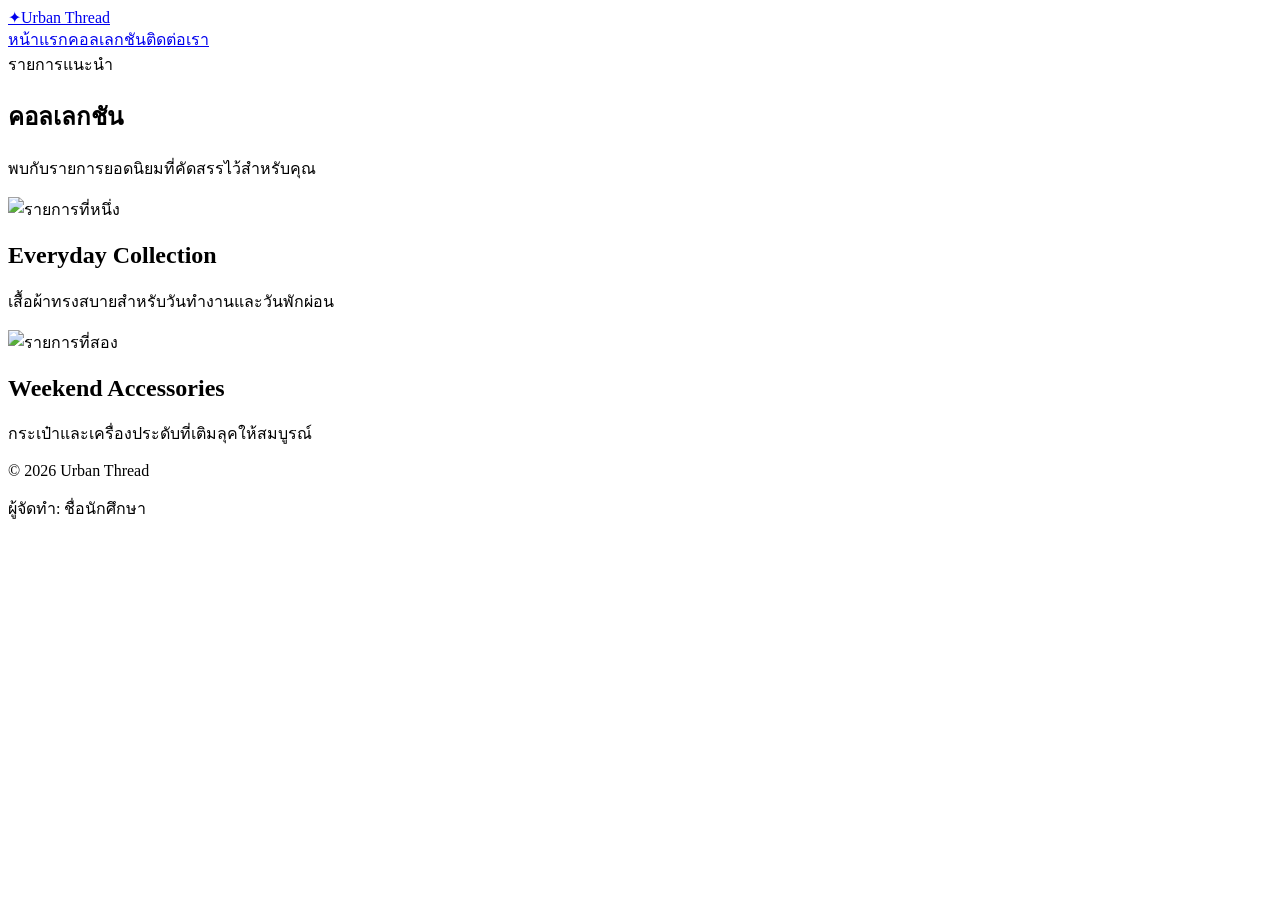
==== collection.html @ b4ecc572 "Add files via upload" ====
<!doctype html><html lang="th"><head><meta charset="utf-8"><meta name="viewport" content="width=device-width,initial-scale=1"><title>คอลเลกชัน | Urban Thread</title><link rel="stylesheet" href="assets/style.css"></head><body style="--main:#784c77;--accent:#f5b9c8;--cream:#f7efe9;--ink:#29213a;--soft:#f5b9c855"><header class="site-header"><nav class="nav container"><a class="brand" href="main.html"><span class="mark">✦</span>Urban Thread</a><div class="links"><a href="main.html">หน้าแรก</a><a href="catalog.html">คอลเลกชัน</a><a href="support.html">ติดต่อเรา</a></div></nav></header><main><section class="page-head"><div class="container"><span class="tag">รายการแนะนำ</span><h1>คอลเลกชัน</h1><p>พบกับรายการยอดนิยมที่คัดสรรไว้สำหรับคุณ</p></div></section><section class="section"><div class="container cards"><article class="card"><img src="https://images.unsplash.com/photo-1483985988355-763728e1935b?auto=format&fit=crop&w=1000&q=80" alt="รายการที่หนึ่ง"><div><h2>Everyday Collection</h2><p>เสื้อผ้าทรงสบายสำหรับวันทำงานและวันพักผ่อน</p></div></article><article class="card"><img src="https://images.unsplash.com/photo-1529139574466-a303027c1d8b?auto=format&fit=crop&w=1000&q=80" alt="รายการที่สอง"><div><h2>Weekend Accessories</h2><p>กระเป๋าและเครื่องประดับที่เติมลุคให้สมบูรณ์</p></div></article></div></section></main><footer class="footer"><div class="container footer-row"><p>© 2026 Urban Thread</p><p>ผู้จัดทำ: ชื่อนักศึกษา</p></div></footer></body></html>
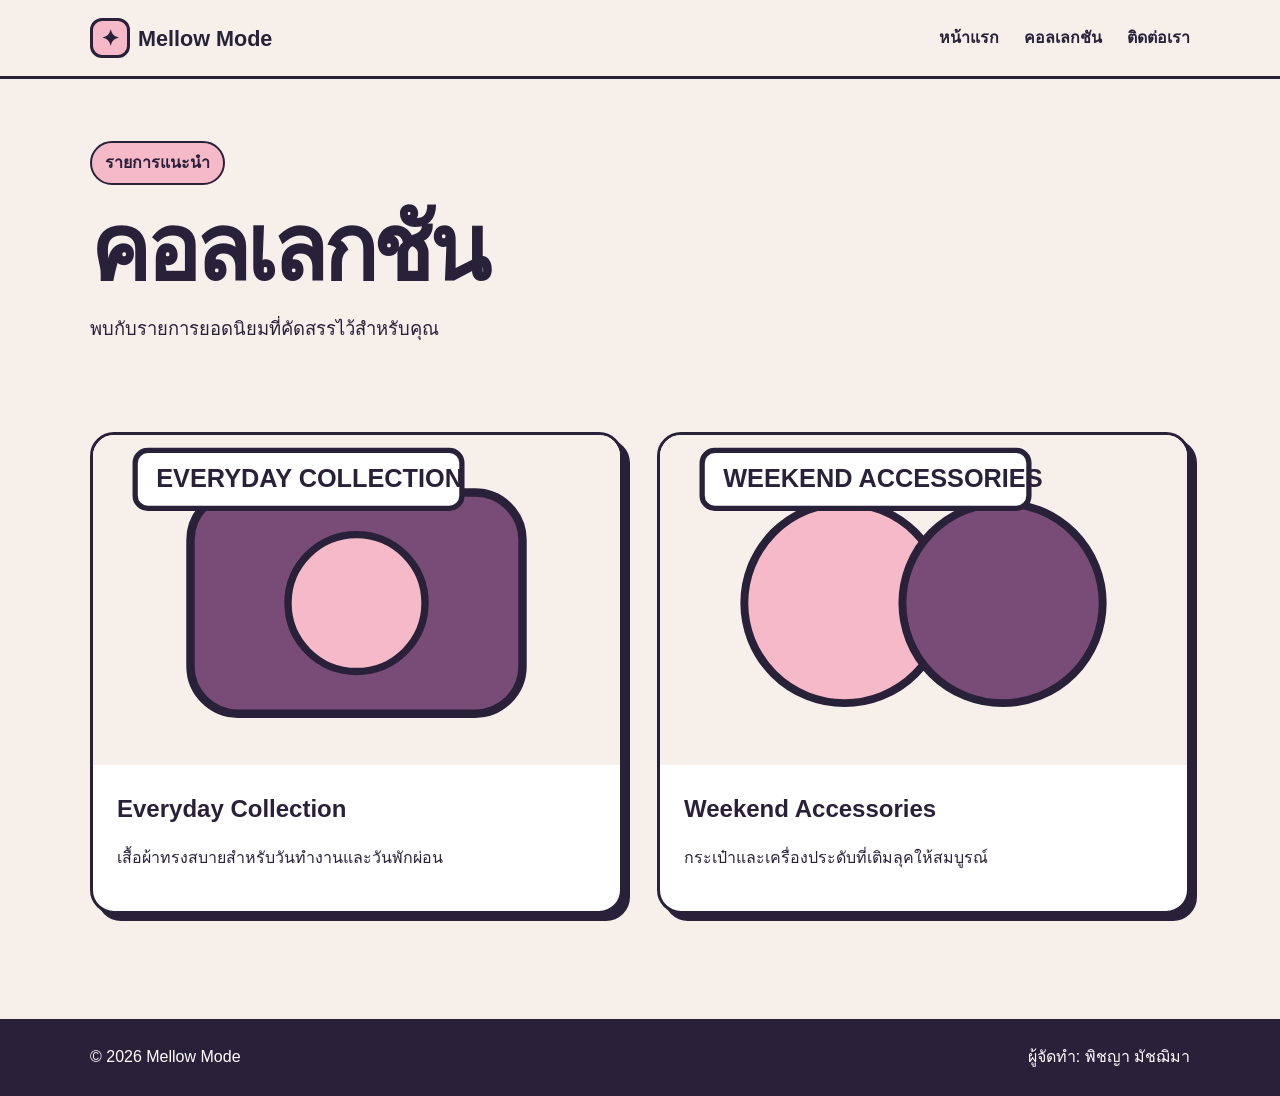
==== commit 7c77434b: "Update collection.html" ====
--- a/collection.html
+++ b/collection.html
@@ -1 +1,2 @@
-<!doctype html><html lang="th"><head><meta charset="utf-8"><meta name="viewport" content="width=device-width,initial-scale=1"><title>คอลเลกชัน | Urban Thread</title><link rel="stylesheet" href="assets/style.css"></head><body style="--main:#784c77;--accent:#f5b9c8;--cream:#f7efe9;--ink:#29213a;--soft:#f5b9c855"><header class="site-header"><nav class="nav container"><a class="brand" href="main.html"><span class="mark">✦</span>Urban Thread</a><div class="links"><a href="main.html">หน้าแรก</a><a href="catalog.html">คอลเลกชัน</a><a href="support.html">ติดต่อเรา</a></div></nav></header><main><section class="page-head"><div class="container"><span class="tag">รายการแนะนำ</span><h1>คอลเลกชัน</h1><p>พบกับรายการยอดนิยมที่คัดสรรไว้สำหรับคุณ</p></div></section><section class="section"><div class="container cards"><article class="card"><img src="https://images.unsplash.com/photo-1483985988355-763728e1935b?auto=format&fit=crop&w=1000&q=80" alt="รายการที่หนึ่ง"><div><h2>Everyday Collection</h2><p>เสื้อผ้าทรงสบายสำหรับวันทำงานและวันพักผ่อน</p></div></article><article class="card"><img src="https://images.unsplash.com/photo-1529139574466-a303027c1d8b?auto=format&fit=crop&w=1000&q=80" alt="รายการที่สอง"><div><h2>Weekend Accessories</h2><p>กระเป๋าและเครื่องประดับที่เติมลุคให้สมบูรณ์</p></div></article></div></section></main><footer class="footer"><div class="container footer-row"><p>© 2026 Urban Thread</p><p>ผู้จัดทำ: ชื่อนักศึกษา</p></div></footer></body></html>+<!doctype html>
+<html lang="th"><head><meta charset="utf-8"><meta name="viewport" content="width=device-width,initial-scale=1"><title>คอลเลกชัน | Mellow Mode</title><link rel="stylesheet" href="assets/style.css"></head><body style="--main:#784c77;--accent:#f5b9c8;--cream:#f7efe9;--ink:#29213a;--soft:#f5b9c855"><header class="site-header"><nav class="nav container"><a class="brand" href="index.html"><span class="mark">✦</span>Mellow Mode</a><div class="links"><a href="index.html">หน้าแรก</a><a href="collection.html">คอลเลกชัน</a><a href="contactt.html">ติดต่อเรา</a></div></nav></header><main><section class="page-head"><div class="container"><span class="tag">รายการแนะนำ</span><h1>คอลเลกชัน</h1><p>พบกับรายการยอดนิยมที่คัดสรรไว้สำหรับคุณ</p></div></section><section class="section"><div class="container cards"><article class="card"><img src="images/clothes-new.svg" alt="รายการที่หนึ่ง"><div><h2>Everyday Collection</h2><p>เสื้อผ้าทรงสบายสำหรับวันทำงานและวันพักผ่อน</p></div></article><article class="card"><img src="images/accessories-new.svg" alt=" รายการที่สอง"><div><h2>Weekend Accessories</h2><p>กระเป๋าและเครื่องประดับที่เติมลุคให้สมบูรณ์</p></div></article></div></section></main><footer class="footer"><div class="container footer-row"><p>© 2026 Mellow Mode</p><p>ผู้จัดทำ: พิชญา มัชฌิมา</p></div></footer></body></html>
--- a/assets/style.css
+++ b/assets/style.css
@@ -0,0 +1 @@
+*{box-sizing:border-box}body{margin:0;font-family:Arial,"Noto Sans Thai",sans-serif;color:var(--ink);background:var(--cream);line-height:1.65}.container{width:min(1100px,90%);margin:auto}.site-header{position:sticky;top:0;z-index:5;background:color-mix(in srgb,var(--cream) 93%,transparent);border-bottom:3px solid var(--ink)}.nav{min-height:76px;display:flex;align-items:center;justify-content:space-between;gap:24px}.brand{font-size:1.35rem;font-weight:900;color:var(--ink);text-decoration:none}.mark{display:inline-grid;place-items:center;width:40px;height:40px;border:3px solid var(--ink);border-radius:12px;background:var(--accent);margin-right:8px}.links{display:flex;gap:25px}.links a{color:var(--ink);font-weight:800;text-decoration:none}.links a:hover{text-decoration:underline 3px;text-underline-offset:6px}.hero{padding:68px 0}.hero-grid{display:grid;grid-template-columns:1fr 1fr;gap:55px;align-items:center}.tag{display:inline-block;padding:7px 13px;border:2px solid var(--ink);border-radius:99px;background:var(--accent);font-weight:800}.hero h1,.page-head h1{font-size:clamp(3rem,7vw,6.2rem);line-height:.94;letter-spacing:-.05em;margin:22px 0}.hero p,.page-head p{font-size:1.15rem}.hero img{width:100%;aspect-ratio:4/5;object-fit:cover;border:4px solid var(--ink);border-radius:80px 22px 80px 22px;box-shadow:8px 8px 0 var(--ink);background:var(--soft)}.button{display:inline-block;margin-top:18px;padding:13px 22px;border:3px solid var(--ink);border-radius:12px;background:var(--main);box-shadow:4px 4px 0 var(--ink);color:white;font-weight:900;text-decoration:none}.button:hover{transform:translate(3px,3px);box-shadow:1px 1px 0 var(--ink)}.section{padding:55px 0}.strip{display:grid;grid-template-columns:repeat(3,1fr);gap:20px}.strip article{padding:24px;border:3px solid var(--ink);border-radius:18px;background:white}.strip article:nth-child(2){background:var(--soft)}.strip article:nth-child(3){background:var(--accent)}.page-head{padding:62px 0 15px}.cards{display:grid;grid-template-columns:repeat(2,1fr);gap:34px}.card{overflow:hidden;border:3px solid var(--ink);border-radius:24px;background:white;box-shadow:7px 7px 0 var(--ink)}.card img{display:block;width:100%;height:330px;object-fit:cover;background:var(--soft)}.card div{padding:24px}.card h2{margin:0}.contact{display:grid;grid-template-columns:1fr 1fr;gap:28px;padding:30px;border:3px solid var(--ink);border-radius:24px;background:var(--accent);box-shadow:7px 7px 0 var(--ink)}.contact section{padding:20px;border:2px solid var(--ink);border-radius:16px;background:white}.student{border-style:dashed!important}.footer{margin-top:50px;padding:25px 0;background:var(--ink);color:white}.footer-row{display:flex;justify-content:space-between;gap:20px;flex-wrap:wrap}.footer p{margin:0}@media(max-width:760px){.nav{padding:17px 0;align-items:flex-start;flex-direction:column}.links{width:100%;justify-content:space-between;gap:8px}.hero-grid,.cards,.contact{grid-template-columns:1fr}.strip{grid-template-columns:1fr}.hero img{aspect-ratio:16/11}.card img{height:250px}}
